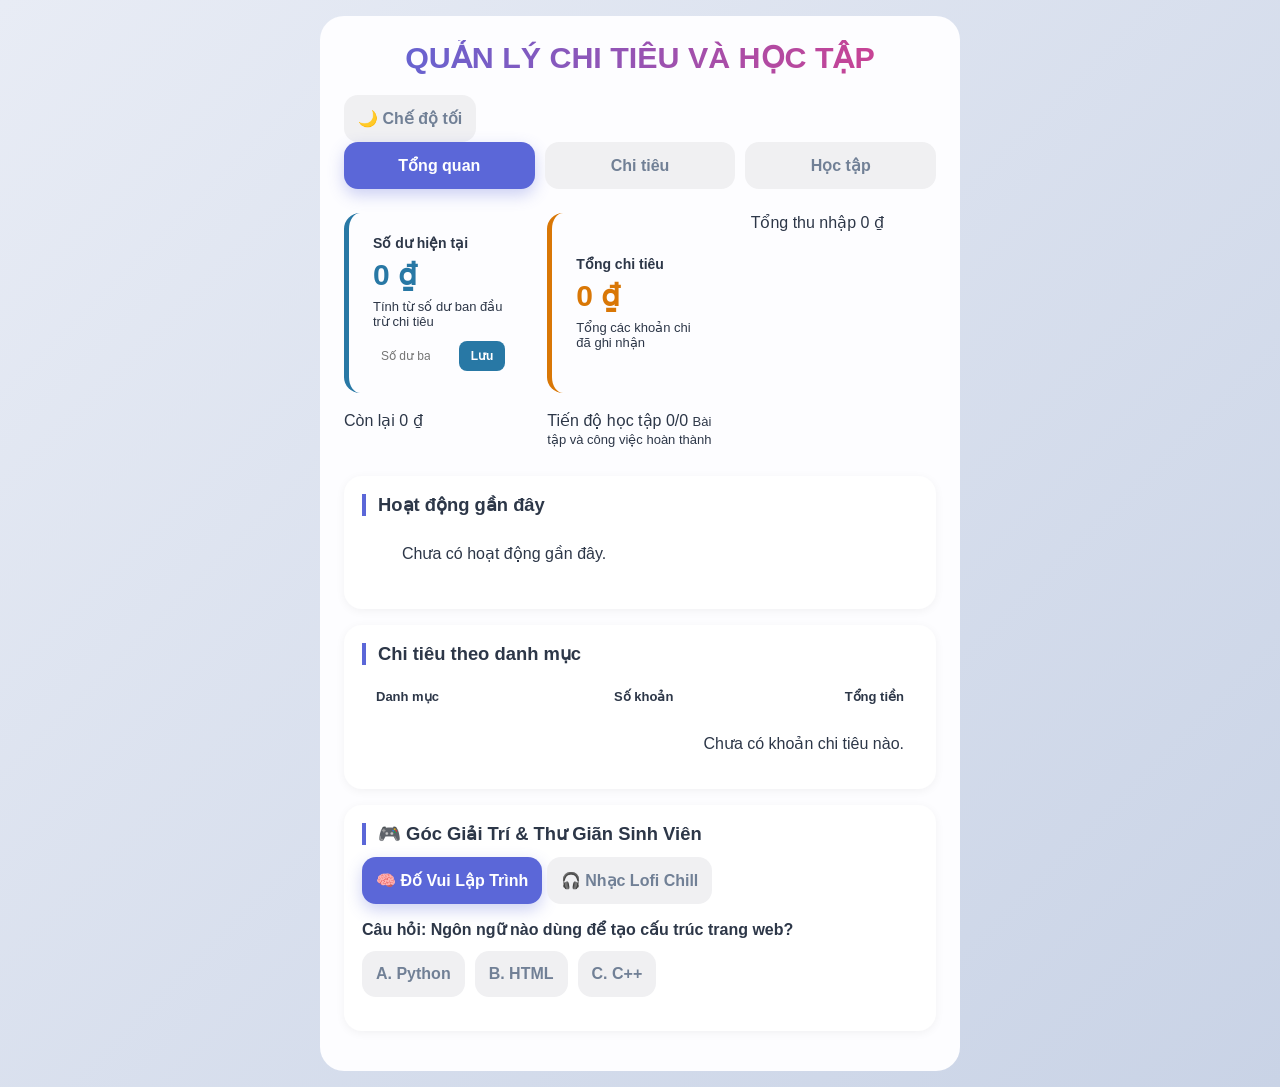
==== index.html @ daa17259 "thêm phần chi tiêu theo danh mục" ====
<!doctype html>
<!--
Phân công
1. Hoàng: Phần giao diện HTML, 
2. Vân: Toàn bộ hoctap.js,
3. Thông: Toàn bộ chitieu.js,
4. Nga Toàn bộ style.css
-->
<html lang="vi">
  <head>
    <meta charset="UTF-8" />
    <meta name="viewport" content="width=device-width, initial-scale=1.0" />
    <title>Quản Lý Cá Nhân</title>
    <link rel="stylesheet" href="style.css" />
  </head>
  <body>
    <div class="khungChung">
      <header class="tieuDeApp">
        <h1>Quản Lý Chi Tiêu và Học Tập</h1>
        <button
          type="button"
          class="nutChuyenCheDo"
          id="nutChuyenCheDo"
          aria-pressed="false"
        >
          🌙 Chế độ tối
        </button>
      </header>

      <nav class="thanhTab">
        <button class="nutTab dangChon" data-tab="tongQuan">Tổng quan</button>
        <button class="nutTab" data-tab="chiTieu">Chi tiêu</button>
        <button class="nutTab" data-tab="hocTap">Học tập</button>
      </nav>

      <main>
        <section id="tongQuan" class="khungTab dangChon">
          <div class="cacTheTongQuan">
            <div class="theTongQuan theSoDu">
              <span class="theNhan">Số dư hiện tại</span>
              <span class="theGiaTri" id="soDuHienTai">0 ₫</span>
              <span class="theGhiChu">Tính từ số dư ban đầu trừ chi tiêu</span>
              <form id="formSoDu" class="formSoDuTongQuan">
                <input
                  type="number"
                  name="soDuBanDau"
                  min="0"
                  step="1000"
                  placeholder="Số dư ban đầu (VNĐ)"
                  aria-label="Số dư ban đầu (VNĐ)"
                  required
                />
                <button
                  type="submit"
                  aria-label="Cập nhật số dư"
                  title="Cập nhật số dư"
                >
                  Lưu
                </button>
              </form>
            </div>
            <div class="theTongQuan theTongChiTieu">
              <span class="theNhan">Tổng chi tiêu</span>
              <span class="theGiaTri" id="tongChiTieu">0 ₫</span>
              <span class="theGhiChu">Tổng các khoản chi đã ghi nhận</span>
            </div>
            <div class="the">
              <span class="theNhan">Tổng thu nhập</span>
              <span class="theGiaTri" id="tongThu">0 ₫</span>
            </div>
            <div class="the">
              <span class="theNhan">Còn lại</span>
              <span class="theGiaTri" id="conLai">0 ₫</span>
            </div>
            <div class="the">
              <span class="theNhan">Tiến độ học tập</span>
              <span class="theGiaTri" id="tienDoHocTapTongQuan">0/0</span>
              <span class="theGhiChu">Bài tập và công việc hoàn thành</span>
            </div>
          </div>
          <div class="khung">
            <h2>Hoạt động gần đây</h2>
            <ul class="danhSachGanDay" id="hoatDongGanDay">
              <li>Chưa có hoạt động gần đây.</li>
            </ul>
          </div>
          <div class="khung">
            <h2>Chi tiêu theo danh mục</h2>
            <div class="bangTongQuanCuon">
              <table class="bangTongQuan">
                <thead>
                  <tr>
                    <th scope="col">Danh mục</th>
                    <th scope="col">Số khoản</th>
                    <th scope="col">Tổng tiền</th>
                  </tr>
                </thead>
                <tbody id="chiTieuTheoDanhMuc">
                  <tr>
                    <td colspan="3" class="bangTrong">
                      Chưa có khoản chi tiêu nào.
                    </td>
                  </tr>
                </tbody>
              </table>
            </div>
          </div>
        </section>

        <section id="chiTieu" class="khungTab">
          <div class="khung">
            <h2>Thêm khoản thu / chi</h2>
            <form id="formChiTieu" class="formNhapLieu">
              <select name="type">
                <option value="chi">Chi tiêu</option>
                <option value="thu">Thu nhập</option>
              </select>
              <input
                type="text"
                name="name"
                placeholder="Nội dung (vd: Cơm trưa)"
                required
              />
              <input
                type="text"
                name="amount"
                placeholder="Số tiền (VNĐ)"
                inputmode="decimal"
                required
              />
              <select name="category">
                <option value="Ăn uống">Ăn uống</option>
                <option value="Di chuyển">Di chuyển</option>
                <option value="Học tập">Học tập</option>
                <option value="Giải trí">Giải trí</option>
                <option value="Khác">Khác</option>
              </select>
              <input type="date" name="date" required />
              <button type="submit" class="nutThem">+ Thêm</button>
            </form>
          </div>
          <div class="khung">
            <div class="khungTieuDe">
              <h2>Danh sách thu chi</h2>
              <span class="huyHieuTong"
                >Thu: <b id="tongTienThu">0 ₫</b> • Chi:
                <b id="tongTienChiTieu">0 ₫</b></span
              >
            </div>
            <ul class="danhSach" id="danhSachChiTieu"></ul>
          </div>
        </section>

        <section id="hocTap" class="khungTab">
          <div class="khung">
            <h2>Thêm bài tập / công việc</h2>
            <form id="formHocTap" class="formNhapLieu">
              <input
                type="text"
                name="subject"
                placeholder="Môn học"
                required
              />
              <input type="text" name="task" placeholder="Nội dung" required />
              <input type="date" name="deadline" />
              <button type="submit" class="nutThem">+ Thêm</button>
            </form>
          </div>
          <div class="khung">
            <div class="khungTieuDe">
              <h2>Danh sách học tập</h2>
              <span class="huyHieuTong" id="tienDoHocTap">0/0</span>
            </div>
            <ul class="danhSach" id="danhSachHocTap"></ul>
          </div>
        </section>
      </main>

      <!-- PHẦN GIẢI TRÍ & THƯ GIÃN -->
      <div class="khung giaiTriBox">
          <h2>🎮 Góc Giải Trí & Thư Giãn Sinh Viên</h2>
          
          <!-- Tab chọn trò chơi hoặc âm nhạc -->
          <div class="thanhTabGiaiTri">
              <button class="nutGiaiTri dangChon" onclick="chuyenTabGiaiTri('quiz')">🧠 Đố Vui Lập Trình</button>
              <button class="nutGiaiTri" onclick="chuyenTabGiaiTri('lofi')">🎧 Nhạc Lofi Chill</button>
          </div>
      
          <!-- Nội dung Đố Vui -->
          <div id="noiDungQuiz" class="noiDungGiaiTri">
              <p id="cauHoiQuiz" style="font-weight: 600; margin-bottom: 12px;">Câu hỏi: Ngôn ngữ nào dùng để tạo cấu trúc trang web?</p>
              <div style="display: flex; gap: 10px; flex-wrap: wrap;">
                  <button class="nutChonDapAn" onclick="chonDapAn(false)">A. Python</button>
                  <button class="nutChonDapAn" onclick="chonDapAn(true)">B. HTML</button>
                  <button class="nutChonDapAn" onclick="chonDapAn(false)">C. C++</button>
              </div>
              <p id="ketQuaQuiz" style="margin-top: 10px; font-weight: bold;"></p>
          </div>
      
          <!-- Nội dung Nhạc Lofi -->
          <div id="noiDungLofi" class="noiDungGiaiTri" style="display: none; text-align: center;">
              <p style="margin-bottom: 10px;">Bật nhạc Lofi học tập không quảng cáo:</p>
              <iframe style="border-radius:12px" src="https://open.spotify.com/embed/playlist/37i9dQZF1DWWQRwMI0CKPn?utm_source=generator" width="100%" height="80" frameBorder="0" allowfullscreen="" allow="autoplay; clipboard-write; encrypted-media; fullscreen; picture-in-picture"></iframe>
          </div>
      </div>
    </div>

    <script src="tabs.js"></script>
    <script src="chitieu.js"></script>
    <script src="hoctap.js"></script>
    <script src="giaitri.js"></script>
  </body>
</html>
---- style.css ----
* {
  box-sizing: border-box;
}

body {
  margin: 0;
  padding: 16px;
  font-family: "Segoe UI", Arial, sans-serif;
  font-size: 16px;
  color: #2d3748;
  background: linear-gradient(135deg, #e8ecf5, #c9d3e6);
  min-height: 100vh;
}

/* Khung trắng bo góc chứa toàn bộ trang */
.khungChung {
  max-width: 640px;
  margin: 0 auto;
  padding: 24px;
  background: #fdfdff;
  border-radius: 24px;
}

/* Tiêu đề chữ chuyển màu tím sang hồng */
.tieuDeApp h1 {
  margin: 0 0 20px;
  text-align: center;
  font-size: 1.9rem;
  text-transform: uppercase;
  background: linear-gradient(90deg, #5b67d8, #d43f8d);
  -webkit-background-clip: text;
  background-clip: text;
  color: transparent;
}

/* Ba nút tab */
.thanhTab {
  display: grid;
  grid-template-columns: repeat(auto-fit, minmax(120px, 1fr));
  gap: 10px;
  margin-bottom: 24px;
}

button {
  font: inherit;
  cursor: pointer;
  padding: 14px;
  border: none;
  border-radius: 14px;
  background: #f0f0f2;
  color: #718096;
  font-weight: 600;
}

button.dangChon {
  background: #5b67d8;
  color: #fff;
  box-shadow: 0 6px 16px rgba(91, 103, 216, 0.3);
}

/* Chỉ tab đang chọn mới hiện */
.khungTab {
  display: none;
}

.khungTab.dangChon {
  display: block;
}

.cacTheTongQuan {
  display: grid;
  grid-template-columns: repeat(3, minmax(0, 1fr));
  gap: 18px;
  margin-bottom: 28px;
}

.theTongQuan {
  display: flex;
  min-height: 150px;
  flex-direction: column;
  justify-content: center;
  gap: 6px;
  padding: 22px 24px;
  border: 1px solid var(--card-border);
  border-left: 5px solid var(--the-accent);
  border-radius: 16px;
  background: var(--card-bg);
  box-shadow: var(--shadow);
}

.theTongChiTieu {
  --the-accent: #d97706;
}

.theTienDoHocTap {
  --the-accent: #16806a;
}

.theSoDu {
  --the-accent: #2878a5;
}

.theTongQuan .theNhan {
  color: var(--text-muted);
  font-size: 14px;
  font-weight: 700;
}

.theTongQuan .theGiaTri {
  color: var(--the-accent);
  font-size: 30px;
  font-weight: 800;
  line-height: 1.2;
  overflow-wrap: anywhere;
}

.theGhiChu {
  color: var(--text-muted);
  font-size: 13px;
}

.bangTongQuanCuon {
  overflow-x: auto;
}

.bangTongQuan {
  width: 100%;
  border-collapse: collapse;
  text-align: left;
}

.bangTongQuan th,
.bangTongQuan td {
  padding: 12px 14px;
  border-bottom: 1px solid var(--card-border);
}

.bangTongQuan th {
  color: var(--text-muted);
  font-size: 13px;
  font-weight: 700;
}

.bangTongQuan td:nth-child(2),
.bangTongQuan th:nth-child(2) {
  text-align: center;
}

.bangTongQuan td:last-child,
.bangTongQuan th:last-child {
  text-align: right;
  white-space: nowrap;
}

.bangTongQuan tbody tr:last-child td {
  border-bottom: 0;
}

.bangTongQuan .bangTrong {
  padding: 18px 14px;
  color: var(--text-muted);
  text-align: center;
}

.formSoDuTongQuan {
  display: flex;
  gap: 6px;
  margin-top: 6px;
}

.formSoDuTongQuan input {
  width: 0;
  min-width: 0;
  flex: 1;
  padding: 8px;
  border: 1px solid var(--card-border);
  border-radius: 8px;
  background: var(--card-bg);
  color: var(--text-main);
  font: inherit;
  font-size: 12px;
}

.formSoDuTongQuan button {
  padding: 8px 12px;
  border: 0;
  border-radius: 8px;
  background: var(--the-accent);
  color: white;
  font: inherit;
  font-size: 12px;
  font-weight: 700;
  cursor: pointer;
}

.khung {
  margin-bottom: 16px;
  padding: 18px;
  background: #fff;
  border-radius: 18px;
  box-shadow: 0 2px 10px rgba(0, 0, 0, 0.05);
}

.khung h2 {
  margin: 0 0 12px;
  padding-left: 12px;
  border-left: 4px solid #5b67d8;
  font-size: 1.15rem;
}

.khungTieuDe {
  display: flex;
  flex-wrap: wrap;
  gap: 8px;
  align-items: center;
  justify-content: space-between;
  margin-bottom: 12px;
}

.khungTieuDe h2 {
  margin: 0;
}

.huyHieuTong {
  padding: 4px 12px;
  background: #eef0fb;
  border-radius: 99px;
  color: #5b67d8;
  font-size: 0.9rem;
}

<<<<<<< HEAD
.danhSachGanDay {
  display: flex;
  flex-direction: column;
  list-style: none;
}

.danhSachGanDay li {
  display: flex;
  justify-content: space-between;
  align-items: flex-start;
  gap: 20px;
  padding: 12px 0;
  border-bottom: 1px solid var(--card-border);
}

.danhSachGanDay li:last-child {
  border-bottom: 0;
}

.danhSachGanDay li span {
  min-width: 0;
  overflow-wrap: anywhere;
}

.danhSachGanDay li b {
  flex: 0 0 auto;
  white-space: nowrap;
  text-align: right;
}

.danhSach {
=======
/* Form nhập */
.formNhapLieu {
  display: grid;
  gap: 10px;
}

input,
select {
  width: 100%;
  padding: 10px 12px;
  border: 1px solid #dfe4ee;
  border-radius: 10px;
  background: #fff;
  font: inherit;
  color: #2d3748;
}

input:focus,
select:focus {
  outline: 2px solid #5b67d8;
  border-color: transparent;
}

.nutThem {
  background: #5b67d8;
  color: #fff;
  box-shadow: 0 6px 16px rgba(91, 103, 216, 0.3);
}

.nutThem:hover {
  background: #4a56c4;
}

/* Danh sách */
.danhSach,
.danhSachGanDay {
  margin: 0;
  padding: 0;
>>>>>>> 6b2703b26ace445957b458ac42ff064daec5c12a
  list-style: none;
}

.danhSachGanDay {
  list-style: disc;
  padding-left: 20px;
}

.danhSach li {
  padding: 10px 0;
  border-top: 1px solid #edf0f5;
}

.danhSach li:first-child {
  border-top: none;
}

.mucChiTieu {
  display: grid;
  grid-template-columns: 1fr auto auto;
  gap: 10px;
  align-items: center;
}

.mucChiTieu b,
.mucChiTieu small {
  display: block;
  overflow-wrap: anywhere;
}

.mucChiTieu small {
  color: #718096;
}

.soTien {
  font-weight: 700;
  white-space: nowrap;
}

.soTien.chi {
  color: #d6452f;
}

.soTien.thu {
  color: #2f9e6f;
}

.nutXoa {
  padding: 6px 10px;
  font-size: 0.85rem;
  border-radius: 8px;
}

.trong {
  color: #718096;
  text-align: center;
}

/* Góc giải trí */
.thanhTabGiaiTri {
  display: grid;
  grid-template-columns: 1fr 1fr;
  gap: 10px;
  margin-bottom: 14px;
}

.nutChonDapAn {
  padding: 10px 16px;
  background: #eef0fb;
  color: #5b67d8;
}

@media (max-width: 420px) {
  .cacThe,
  .thanhTabGiaiTri {
    grid-template-columns: 1fr;
  }
}
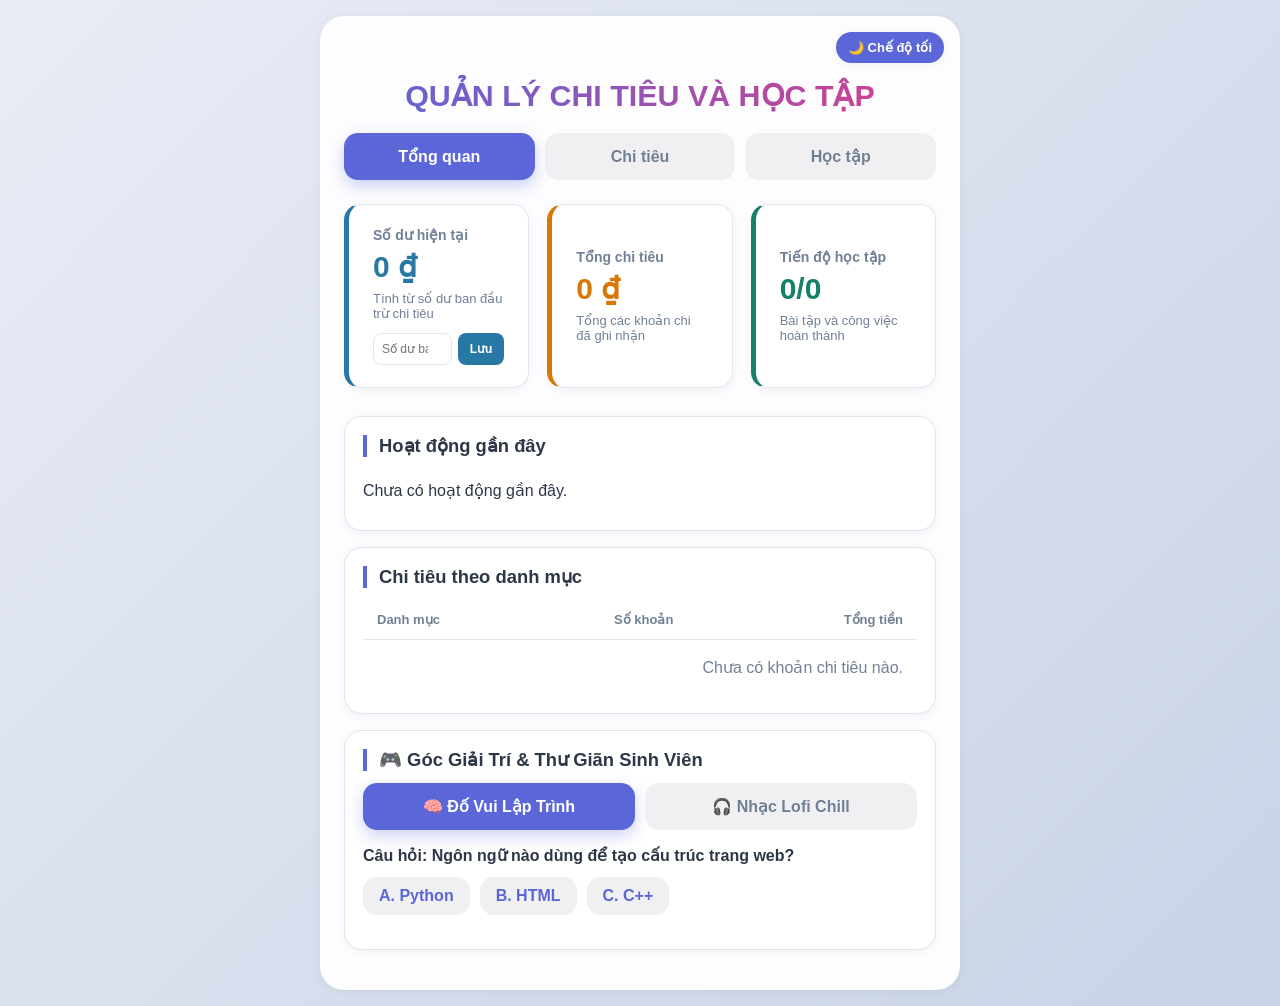
==== commit 3f72d1bc: "sửa lại lỗi và thêm thu vào chi tiêu" ====
--- a/index.html
+++ b/index.html
@@ -64,15 +64,7 @@
               <span class="theGiaTri" id="tongChiTieu">0 ₫</span>
               <span class="theGhiChu">Tổng các khoản chi đã ghi nhận</span>
             </div>
-            <div class="the">
-              <span class="theNhan">Tổng thu nhập</span>
-              <span class="theGiaTri" id="tongThu">0 ₫</span>
-            </div>
-            <div class="the">
-              <span class="theNhan">Còn lại</span>
-              <span class="theGiaTri" id="conLai">0 ₫</span>
-            </div>
-            <div class="the">
+            <div class="theTongQuan theTienDoHocTap">
               <span class="theNhan">Tiến độ học tập</span>
               <span class="theGiaTri" id="tienDoHocTapTongQuan">0/0</span>
               <span class="theGhiChu">Bài tập và công việc hoàn thành</span>
@@ -178,30 +170,65 @@
 
       <!-- PHẦN GIẢI TRÍ & THƯ GIÃN -->
       <div class="khung giaiTriBox">
-          <h2>🎮 Góc Giải Trí & Thư Giãn Sinh Viên</h2>
-          
-          <!-- Tab chọn trò chơi hoặc âm nhạc -->
-          <div class="thanhTabGiaiTri">
-              <button class="nutGiaiTri dangChon" onclick="chuyenTabGiaiTri('quiz')">🧠 Đố Vui Lập Trình</button>
-              <button class="nutGiaiTri" onclick="chuyenTabGiaiTri('lofi')">🎧 Nhạc Lofi Chill</button>
-          </div>
-      
-          <!-- Nội dung Đố Vui -->
-          <div id="noiDungQuiz" class="noiDungGiaiTri">
-              <p id="cauHoiQuiz" style="font-weight: 600; margin-bottom: 12px;">Câu hỏi: Ngôn ngữ nào dùng để tạo cấu trúc trang web?</p>
-              <div style="display: flex; gap: 10px; flex-wrap: wrap;">
-                  <button class="nutChonDapAn" onclick="chonDapAn(false)">A. Python</button>
-                  <button class="nutChonDapAn" onclick="chonDapAn(true)">B. HTML</button>
-                  <button class="nutChonDapAn" onclick="chonDapAn(false)">C. C++</button>
-              </div>
-              <p id="ketQuaQuiz" style="margin-top: 10px; font-weight: bold;"></p>
-          </div>
-      
-          <!-- Nội dung Nhạc Lofi -->
-          <div id="noiDungLofi" class="noiDungGiaiTri" style="display: none; text-align: center;">
-              <p style="margin-bottom: 10px;">Bật nhạc Lofi học tập không quảng cáo:</p>
-              <iframe style="border-radius:12px" src="https://open.spotify.com/embed/playlist/37i9dQZF1DWWQRwMI0CKPn?utm_source=generator" width="100%" height="80" frameBorder="0" allowfullscreen="" allow="autoplay; clipboard-write; encrypted-media; fullscreen; picture-in-picture"></iframe>
-          </div>
+        <h2>🎮 Góc Giải Trí & Thư Giãn Sinh Viên</h2>
+
+        <!-- Tab chọn trò chơi hoặc âm nhạc -->
+        <div class="thanhTabGiaiTri">
+          <button
+            class="nutGiaiTri dangChon"
+            onclick="chuyenTabGiaiTri('quiz')"
+          >
+            🧠 Đố Vui Lập Trình
+          </button>
+          <button class="nutGiaiTri" onclick="chuyenTabGiaiTri('lofi')">
+            🎧 Nhạc Lofi Chill
+          </button>
+        </div>
+
+        <!-- Nội dung Đố Vui -->
+        <div id="noiDungQuiz" class="noiDungGiaiTri">
+          <p id="cauHoiQuiz" style="font-weight: 600; margin-bottom: 12px">
+            Câu hỏi: Ngôn ngữ nào dùng để tạo cấu trúc trang web?
+          </p>
+          <div style="display: flex; gap: 10px; flex-wrap: wrap">
+            <button class="nutChonDapAn" onclick="chonDapAn(false)">
+              A. Python
+            </button>
+            <button class="nutChonDapAn" onclick="chonDapAn(true)">
+              B. HTML
+            </button>
+            <button class="nutChonDapAn" onclick="chonDapAn(false)">
+              C. C++
+            </button>
+          </div>
+          <p id="ketQuaQuiz" style="margin-top: 10px; font-weight: bold"></p>
+        </div>
+
+        <!-- Nội dung Nhạc Lofi -->
+        <div
+          id="noiDungLofi"
+          class="noiDungGiaiTri"
+          style="display: none; text-align: center"
+        >
+          <p style="margin-bottom: 10px">
+            Bật nhạc Lofi học tập không quảng cáo:
+          </p>
+          <iframe
+            style="border-radius: 12px"
+            src="https://open.spotify.com/embed/playlist/37i9dQZF1DWWQRwMI0CKPn?utm_source=generator"
+            width="100%"
+            height="80"
+            frameborder="0"
+            allowfullscreen=""
+            allow="
+              autoplay;
+              clipboard-write;
+              encrypted-media;
+              fullscreen;
+              picture-in-picture;
+            "
+          ></iframe>
+        </div>
       </div>
     </div>
 
--- a/style.css
+++ b/style.css
@@ -1,5 +1,33 @@
 * {
   box-sizing: border-box;
+}
+
+:root {
+  color-scheme: light;
+  --page-bg: linear-gradient(135deg, #e8ecf5, #c9d3e6);
+  --surface: #fdfdff;
+  --surface-raised: #ffffff;
+  --surface-muted: #f0f0f2;
+  --text-main: #2d3748;
+  --text-muted: #718096;
+  --border-color: #dfe4ee;
+  --card-border: #e3e7f0;
+  --accent-color: #5b67d8;
+  --shadow: 0 2px 10px rgba(0, 0, 0, 0.05);
+}
+
+body.dark-mode {
+  color-scheme: dark;
+  --page-bg: linear-gradient(135deg, #151c2a, #222e40);
+  --surface: #202b3b;
+  --surface-raised: #293649;
+  --surface-muted: #344258;
+  --text-main: #f1f5f9;
+  --text-muted: #b2bfd0;
+  --border-color: #46556b;
+  --card-border: #46556b;
+  --accent-color: #8995ff;
+  --shadow: 0 8px 24px rgba(0, 0, 0, 0.22);
 }
 
 body {
@@ -7,8 +35,8 @@
   padding: 16px;
   font-family: "Segoe UI", Arial, sans-serif;
   font-size: 16px;
-  color: #2d3748;
-  background: linear-gradient(135deg, #e8ecf5, #c9d3e6);
+  color: var(--text-main);
+  background: var(--page-bg);
   min-height: 100vh;
 }
 
@@ -17,20 +45,40 @@
   max-width: 640px;
   margin: 0 auto;
   padding: 24px;
-  background: #fdfdff;
+  position: relative;
+  background: var(--surface);
   border-radius: 24px;
-}
-
-/* Tiêu đề chữ chuyển màu tím sang hồng */
+  box-shadow: var(--shadow);
+}
+
 .tieuDeApp h1 {
   margin: 0 0 20px;
+  padding-top: 38px;
   text-align: center;
   font-size: 1.9rem;
   text-transform: uppercase;
-  background: linear-gradient(90deg, #5b67d8, #d43f8d);
+  background: linear-gradient(90deg, var(--accent-color), #d43f8d);
   -webkit-background-clip: text;
   background-clip: text;
   color: transparent;
+}
+
+.nutChuyenCheDo {
+  position: absolute;
+  top: 16px;
+  right: 16px;
+  z-index: 2;
+  width: auto;
+  padding: 8px 12px;
+  border-radius: 20px;
+  background: var(--accent-color);
+  color: #fff;
+  font-size: 13px;
+  box-shadow: var(--shadow);
+}
+
+.nutChuyenCheDo:hover {
+  filter: brightness(1.08);
 }
 
 /* Ba nút tab */
@@ -47,13 +95,13 @@
   padding: 14px;
   border: none;
   border-radius: 14px;
-  background: #f0f0f2;
-  color: #718096;
+  background: var(--surface-muted);
+  color: var(--text-muted);
   font-weight: 600;
 }
 
 button.dangChon {
-  background: #5b67d8;
+  background: var(--accent-color);
   color: #fff;
   box-shadow: 0 6px 16px rgba(91, 103, 216, 0.3);
 }
@@ -84,7 +132,7 @@
   border: 1px solid var(--card-border);
   border-left: 5px solid var(--the-accent);
   border-radius: 16px;
-  background: var(--card-bg);
+  background: var(--surface-raised);
   box-shadow: var(--shadow);
 }
 
@@ -98,6 +146,11 @@
 
 .theSoDu {
   --the-accent: #2878a5;
+}
+
+.theSoDu #soDuHienTai {
+  white-space: nowrap;
+  overflow-wrap: normal;
 }
 
 .theTongQuan .theNhan {
@@ -196,15 +249,16 @@
 .khung {
   margin-bottom: 16px;
   padding: 18px;
-  background: #fff;
+  border: 1px solid var(--border-color);
+  background: var(--surface-raised);
   border-radius: 18px;
-  box-shadow: 0 2px 10px rgba(0, 0, 0, 0.05);
+  box-shadow: var(--shadow);
 }
 
 .khung h2 {
   margin: 0 0 12px;
   padding-left: 12px;
-  border-left: 4px solid #5b67d8;
+  border-left: 4px solid var(--accent-color);
   font-size: 1.15rem;
 }
 
@@ -223,13 +277,12 @@
 
 .huyHieuTong {
   padding: 4px 12px;
-  background: #eef0fb;
+  background: var(--surface-muted);
   border-radius: 99px;
-  color: #5b67d8;
+  color: var(--accent-color);
   font-size: 0.9rem;
 }
 
-<<<<<<< HEAD
 .danhSachGanDay {
   display: flex;
   flex-direction: column;
@@ -242,7 +295,7 @@
   align-items: flex-start;
   gap: 20px;
   padding: 12px 0;
-  border-bottom: 1px solid var(--card-border);
+  border-bottom: 1px solid var(--border-color);
 }
 
 .danhSachGanDay li:last-child {
@@ -260,8 +313,6 @@
   text-align: right;
 }
 
-.danhSach {
-=======
 /* Form nhập */
 .formNhapLieu {
   display: grid;
@@ -272,27 +323,27 @@
 select {
   width: 100%;
   padding: 10px 12px;
-  border: 1px solid #dfe4ee;
+  border: 1px solid var(--border-color);
   border-radius: 10px;
-  background: #fff;
+  background: var(--surface-raised);
   font: inherit;
-  color: #2d3748;
+  color: var(--text-main);
 }
 
 input:focus,
 select:focus {
-  outline: 2px solid #5b67d8;
+  outline: 2px solid var(--accent-color);
   border-color: transparent;
 }
 
 .nutThem {
-  background: #5b67d8;
+  background: var(--accent-color);
   color: #fff;
   box-shadow: 0 6px 16px rgba(91, 103, 216, 0.3);
 }
 
 .nutThem:hover {
-  background: #4a56c4;
+  filter: brightness(1.08);
 }
 
 /* Danh sách */
@@ -300,18 +351,12 @@
 .danhSachGanDay {
   margin: 0;
   padding: 0;
->>>>>>> 6b2703b26ace445957b458ac42ff064daec5c12a
   list-style: none;
-}
-
-.danhSachGanDay {
-  list-style: disc;
-  padding-left: 20px;
 }
 
 .danhSach li {
   padding: 10px 0;
-  border-top: 1px solid #edf0f5;
+  border-top: 1px solid var(--border-color);
 }
 
 .danhSach li:first-child {
@@ -332,7 +377,7 @@
 }
 
 .mucChiTieu small {
-  color: #718096;
+  color: var(--text-muted);
 }
 
 .soTien {
@@ -355,7 +400,7 @@
 }
 
 .trong {
-  color: #718096;
+  color: var(--text-muted);
   text-align: center;
 }
 
@@ -369,12 +414,13 @@
 
 .nutChonDapAn {
   padding: 10px 16px;
-  background: #eef0fb;
-  color: #5b67d8;
+  background: var(--surface-muted);
+  color: var(--accent-color);
 }
 
 @media (max-width: 420px) {
   .cacThe,
+  .cacTheTongQuan,
   .thanhTabGiaiTri {
     grid-template-columns: 1fr;
   }
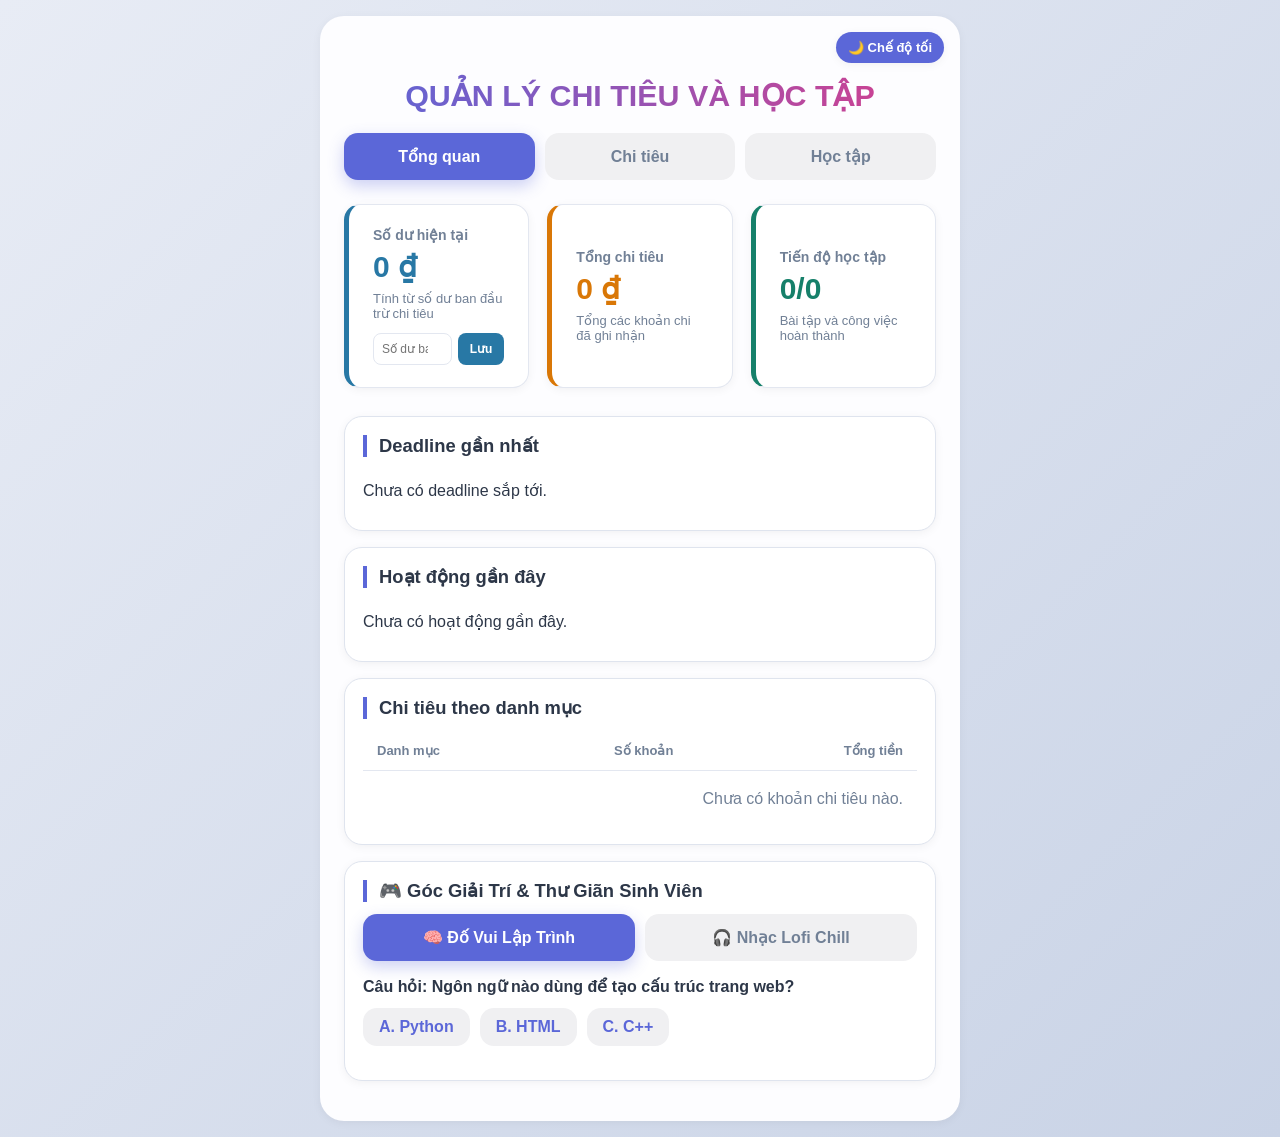
==== commit 56bcbd1a: "thêm deadline gần nhất" ====
--- a/index.html
+++ b/index.html
@@ -69,6 +69,12 @@
               <span class="theGiaTri" id="tienDoHocTapTongQuan">0/0</span>
               <span class="theGhiChu">Bài tập và công việc hoàn thành</span>
             </div>
+          </div>
+          <div class="khung">
+            <h2>Deadline gần nhất</h2>
+            <ul class="danhSachGanDay" id="deadlineGanNhat">
+              <li>Chưa có deadline sắp tới.</li>
+            </ul>
           </div>
           <div class="khung">
             <h2>Hoạt động gần đây</h2>
--- a/style.css
+++ b/style.css
@@ -313,6 +313,40 @@
   text-align: right;
 }
 
+.danhSachGanDay .mucDeadlineGanNhat {
+  align-items: center;
+  gap: 16px;
+}
+
+.thongTinDeadline,
+.hanDeadline {
+  display: flex;
+  flex-direction: column;
+  gap: 2px;
+}
+
+.thongTinDeadline {
+  min-width: 0;
+  overflow-wrap: anywhere;
+}
+
+.hanDeadline {
+  flex: 0 0 auto;
+  align-items: flex-end;
+  color: var(--accent-color);
+  text-align: right;
+  white-space: nowrap;
+}
+
+.hanDeadline small {
+  color: var(--text-muted);
+}
+
+.hanDeadline.quaHan,
+.hanDeadline.quaHan small {
+  color: #d6452f;
+}
+
 /* Form nhập */
 .formNhapLieu {
   display: grid;
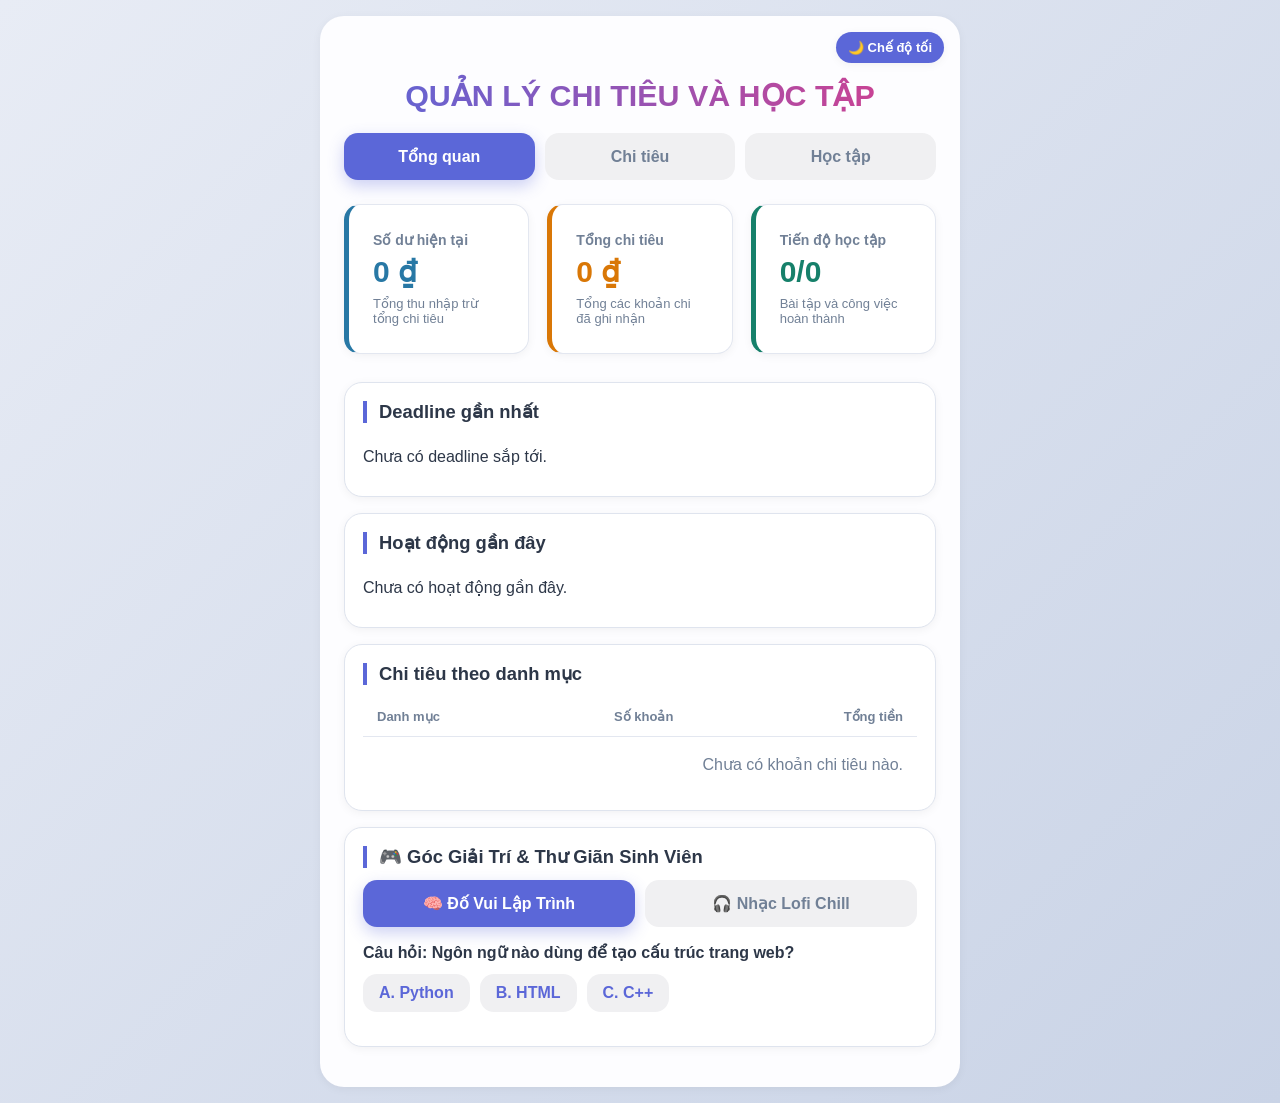
==== commit 27ae3e6a: "xóa phần thêm số dư ban đầu" ====
--- a/index.html
+++ b/index.html
@@ -39,25 +39,7 @@
             <div class="theTongQuan theSoDu">
               <span class="theNhan">Số dư hiện tại</span>
               <span class="theGiaTri" id="soDuHienTai">0 ₫</span>
-              <span class="theGhiChu">Tính từ số dư ban đầu trừ chi tiêu</span>
-              <form id="formSoDu" class="formSoDuTongQuan">
-                <input
-                  type="number"
-                  name="soDuBanDau"
-                  min="0"
-                  step="1000"
-                  placeholder="Số dư ban đầu (VNĐ)"
-                  aria-label="Số dư ban đầu (VNĐ)"
-                  required
-                />
-                <button
-                  type="submit"
-                  aria-label="Cập nhật số dư"
-                  title="Cập nhật số dư"
-                >
-                  Lưu
-                </button>
-              </form>
+              <span class="theGhiChu">Tổng thu nhập trừ tổng chi tiêu</span>
             </div>
             <div class="theTongQuan theTongChiTieu">
               <span class="theNhan">Tổng chi tiêu</span>
--- a/style.css
+++ b/style.css
@@ -215,37 +215,6 @@
   text-align: center;
 }
 
-.formSoDuTongQuan {
-  display: flex;
-  gap: 6px;
-  margin-top: 6px;
-}
-
-.formSoDuTongQuan input {
-  width: 0;
-  min-width: 0;
-  flex: 1;
-  padding: 8px;
-  border: 1px solid var(--card-border);
-  border-radius: 8px;
-  background: var(--card-bg);
-  color: var(--text-main);
-  font: inherit;
-  font-size: 12px;
-}
-
-.formSoDuTongQuan button {
-  padding: 8px 12px;
-  border: 0;
-  border-radius: 8px;
-  background: var(--the-accent);
-  color: white;
-  font: inherit;
-  font-size: 12px;
-  font-weight: 700;
-  cursor: pointer;
-}
-
 .khung {
   margin-bottom: 16px;
   padding: 18px;
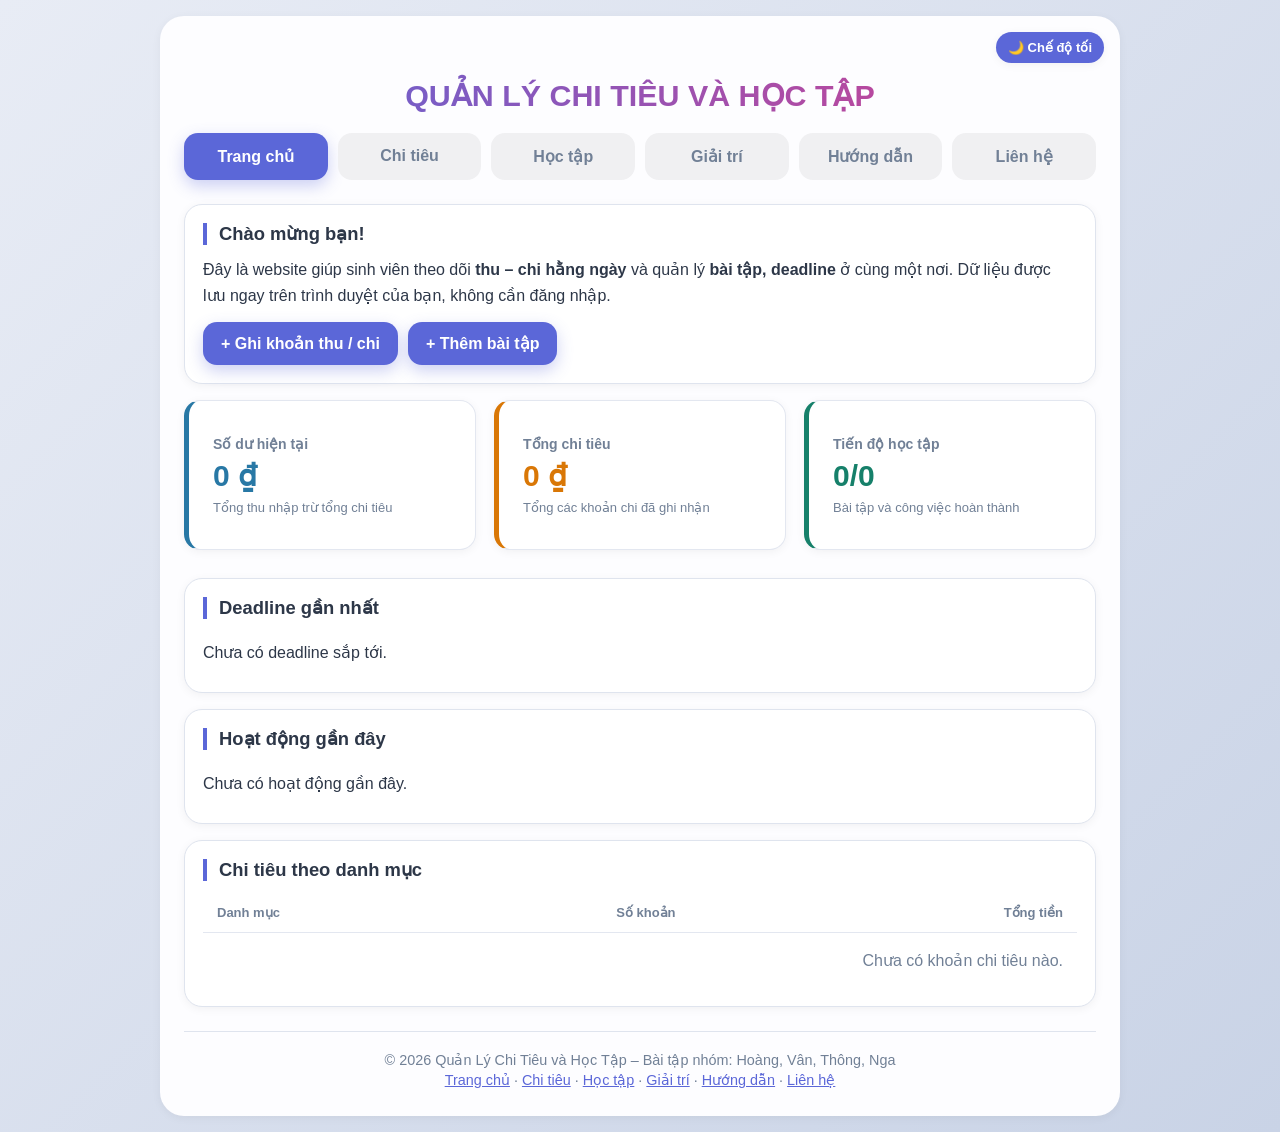
==== commit c9761c47: "thêm html" ====
--- a/index.html
+++ b/index.html
@@ -1,7 +1,7 @@
 <!doctype html>
 <!--
 Phân công
-1. Hoàng: Phần giao diện HTML, 
+1. Hoàng: Phần giao diện HTML,
 2. Vân: Toàn bộ hoctap.js,
 3. Thông: Toàn bộ chitieu.js,
 4. Nga Toàn bộ style.css
@@ -10,7 +10,7 @@
   <head>
     <meta charset="UTF-8" />
     <meta name="viewport" content="width=device-width, initial-scale=1.0" />
-    <title>Quản Lý Cá Nhân</title>
+    <title>Trang chủ - Quản Lý Cá Nhân</title>
     <link rel="stylesheet" href="style.css" />
   </head>
   <body>
@@ -27,202 +27,101 @@
         </button>
       </header>
 
-      <nav class="thanhTab">
-        <button class="nutTab dangChon" data-tab="tongQuan">Tổng quan</button>
-        <button class="nutTab" data-tab="chiTieu">Chi tiêu</button>
-        <button class="nutTab" data-tab="hocTap">Học tập</button>
+      <nav class="thanhTab" aria-label="Menu chính">
+        <a class="nutTab dangChon" href="index.html" aria-current="page">Trang chủ</a>
+        <a class="nutTab" href="chitieu.html">Chi tiêu</a>
+        <a class="nutTab" href="hoctap.html">Học tập</a>
+        <a class="nutTab" href="giaitri.html">Giải trí</a>
+        <a class="nutTab" href="huongdan.html">Hướng dẫn</a>
+        <a class="nutTab" href="lienhe.html">Liên hệ</a>
       </nav>
 
       <main>
-        <section id="tongQuan" class="khungTab dangChon">
-          <div class="cacTheTongQuan">
-            <div class="theTongQuan theSoDu">
-              <span class="theNhan">Số dư hiện tại</span>
-              <span class="theGiaTri" id="soDuHienTai">0 ₫</span>
-              <span class="theGhiChu">Tổng thu nhập trừ tổng chi tiêu</span>
-            </div>
-            <div class="theTongQuan theTongChiTieu">
-              <span class="theNhan">Tổng chi tiêu</span>
-              <span class="theGiaTri" id="tongChiTieu">0 ₫</span>
-              <span class="theGhiChu">Tổng các khoản chi đã ghi nhận</span>
-            </div>
-            <div class="theTongQuan theTienDoHocTap">
-              <span class="theNhan">Tiến độ học tập</span>
-              <span class="theGiaTri" id="tienDoHocTapTongQuan">0/0</span>
-              <span class="theGhiChu">Bài tập và công việc hoàn thành</span>
-            </div>
-          </div>
-          <div class="khung">
-            <h2>Deadline gần nhất</h2>
-            <ul class="danhSachGanDay" id="deadlineGanNhat">
-              <li>Chưa có deadline sắp tới.</li>
-            </ul>
-          </div>
-          <div class="khung">
-            <h2>Hoạt động gần đây</h2>
-            <ul class="danhSachGanDay" id="hoatDongGanDay">
-              <li>Chưa có hoạt động gần đây.</li>
-            </ul>
-          </div>
-          <div class="khung">
-            <h2>Chi tiêu theo danh mục</h2>
-            <div class="bangTongQuanCuon">
-              <table class="bangTongQuan">
-                <thead>
-                  <tr>
-                    <th scope="col">Danh mục</th>
-                    <th scope="col">Số khoản</th>
-                    <th scope="col">Tổng tiền</th>
-                  </tr>
-                </thead>
-                <tbody id="chiTieuTheoDanhMuc">
-                  <tr>
-                    <td colspan="3" class="bangTrong">
-                      Chưa có khoản chi tiêu nào.
-                    </td>
-                  </tr>
-                </tbody>
-              </table>
-            </div>
+        <section class="khung gioiThieu">
+          <h2>Chào mừng bạn!</h2>
+          <p>
+            Đây là website giúp sinh viên theo dõi <b>thu – chi hằng ngày</b>
+            và quản lý <b>bài tập, deadline</b> ở cùng một nơi. Dữ liệu được lưu
+            ngay trên trình duyệt của bạn, không cần đăng nhập.
+          </p>
+          <div class="loiTat">
+            <a class="nutThem" href="chitieu.html">+ Ghi khoản thu / chi</a>
+            <a class="nutThem" href="hoctap.html">+ Thêm bài tập</a>
           </div>
         </section>
 
-        <section id="chiTieu" class="khungTab">
-          <div class="khung">
-            <h2>Thêm khoản thu / chi</h2>
-            <form id="formChiTieu" class="formNhapLieu">
-              <select name="type">
-                <option value="chi">Chi tiêu</option>
-                <option value="thu">Thu nhập</option>
-              </select>
-              <input
-                type="text"
-                name="name"
-                placeholder="Nội dung (vd: Cơm trưa)"
-                required
-              />
-              <input
-                type="text"
-                name="amount"
-                placeholder="Số tiền (VNĐ)"
-                inputmode="decimal"
-                required
-              />
-              <select name="category">
-                <option value="Ăn uống">Ăn uống</option>
-                <option value="Di chuyển">Di chuyển</option>
-                <option value="Học tập">Học tập</option>
-                <option value="Giải trí">Giải trí</option>
-                <option value="Khác">Khác</option>
-              </select>
-              <input type="date" name="date" required />
-              <button type="submit" class="nutThem">+ Thêm</button>
-            </form>
+        <div class="cacTheTongQuan">
+          <div class="theTongQuan theSoDu">
+            <span class="theNhan">Số dư hiện tại</span>
+            <span class="theGiaTri" id="soDuHienTai">0 ₫</span>
+            <span class="theGhiChu">Tổng thu nhập trừ tổng chi tiêu</span>
           </div>
-          <div class="khung">
-            <div class="khungTieuDe">
-              <h2>Danh sách thu chi</h2>
-              <span class="huyHieuTong"
-                >Thu: <b id="tongTienThu">0 ₫</b> • Chi:
-                <b id="tongTienChiTieu">0 ₫</b></span
-              >
-            </div>
-            <ul class="danhSach" id="danhSachChiTieu"></ul>
+          <div class="theTongQuan theTongChiTieu">
+            <span class="theNhan">Tổng chi tiêu</span>
+            <span class="theGiaTri" id="tongChiTieu">0 ₫</span>
+            <span class="theGhiChu">Tổng các khoản chi đã ghi nhận</span>
           </div>
-        </section>
+          <div class="theTongQuan theTienDoHocTap">
+            <span class="theNhan">Tiến độ học tập</span>
+            <span class="theGiaTri" id="tienDoHocTapTongQuan">0/0</span>
+            <span class="theGhiChu">Bài tập và công việc hoàn thành</span>
+          </div>
+        </div>
 
-        <section id="hocTap" class="khungTab">
-          <div class="khung">
-            <h2>Thêm bài tập / công việc</h2>
-            <form id="formHocTap" class="formNhapLieu">
-              <input
-                type="text"
-                name="subject"
-                placeholder="Môn học"
-                required
-              />
-              <input type="text" name="task" placeholder="Nội dung" required />
-              <input type="date" name="deadline" />
-              <button type="submit" class="nutThem">+ Thêm</button>
-            </form>
+        <div class="khung">
+          <h2>Deadline gần nhất</h2>
+          <ul class="danhSachGanDay" id="deadlineGanNhat">
+            <li>Chưa có deadline sắp tới.</li>
+          </ul>
+        </div>
+        <div class="khung">
+          <h2>Hoạt động gần đây</h2>
+          <ul class="danhSachGanDay" id="hoatDongGanDay">
+            <li>Chưa có hoạt động gần đây.</li>
+          </ul>
+        </div>
+        <div class="khung">
+          <h2>Chi tiêu theo danh mục</h2>
+          <div class="bangTongQuanCuon">
+            <table class="bangTongQuan">
+              <thead>
+                <tr>
+                  <th scope="col">Danh mục</th>
+                  <th scope="col">Số khoản</th>
+                  <th scope="col">Tổng tiền</th>
+                </tr>
+              </thead>
+              <tbody id="chiTieuTheoDanhMuc">
+                <tr>
+                  <td colspan="3" class="bangTrong">
+                    Chưa có khoản chi tiêu nào.
+                  </td>
+                </tr>
+              </tbody>
+            </table>
           </div>
-          <div class="khung">
-            <div class="khungTieuDe">
-              <h2>Danh sách học tập</h2>
-              <span class="huyHieuTong" id="tienDoHocTap">0/0</span>
-            </div>
-            <ul class="danhSach" id="danhSachHocTap"></ul>
-          </div>
-        </section>
+        </div>
       </main>
 
-      <!-- PHẦN GIẢI TRÍ & THƯ GIÃN -->
-      <div class="khung giaiTriBox">
-        <h2>🎮 Góc Giải Trí & Thư Giãn Sinh Viên</h2>
-
-        <!-- Tab chọn trò chơi hoặc âm nhạc -->
-        <div class="thanhTabGiaiTri">
-          <button
-            class="nutGiaiTri dangChon"
-            onclick="chuyenTabGiaiTri('quiz')"
-          >
-            🧠 Đố Vui Lập Trình
-          </button>
-          <button class="nutGiaiTri" onclick="chuyenTabGiaiTri('lofi')">
-            🎧 Nhạc Lofi Chill
-          </button>
-        </div>
-
-        <!-- Nội dung Đố Vui -->
-        <div id="noiDungQuiz" class="noiDungGiaiTri">
-          <p id="cauHoiQuiz" style="font-weight: 600; margin-bottom: 12px">
-            Câu hỏi: Ngôn ngữ nào dùng để tạo cấu trúc trang web?
-          </p>
-          <div style="display: flex; gap: 10px; flex-wrap: wrap">
-            <button class="nutChonDapAn" onclick="chonDapAn(false)">
-              A. Python
-            </button>
-            <button class="nutChonDapAn" onclick="chonDapAn(true)">
-              B. HTML
-            </button>
-            <button class="nutChonDapAn" onclick="chonDapAn(false)">
-              C. C++
-            </button>
-          </div>
-          <p id="ketQuaQuiz" style="margin-top: 10px; font-weight: bold"></p>
-        </div>
-
-        <!-- Nội dung Nhạc Lofi -->
-        <div
-          id="noiDungLofi"
-          class="noiDungGiaiTri"
-          style="display: none; text-align: center"
-        >
-          <p style="margin-bottom: 10px">
-            Bật nhạc Lofi học tập không quảng cáo:
-          </p>
-          <iframe
-            style="border-radius: 12px"
-            src="https://open.spotify.com/embed/playlist/37i9dQZF1DWWQRwMI0CKPn?utm_source=generator"
-            width="100%"
-            height="80"
-            frameborder="0"
-            allowfullscreen=""
-            allow="
-              autoplay;
-              clipboard-write;
-              encrypted-media;
-              fullscreen;
-              picture-in-picture;
-            "
-          ></iframe>
-        </div>
-      </div>
+      <footer class="chanTrang">
+        <p>
+          © <span id="namHienTai">2026</span> Quản Lý Chi Tiêu và Học Tập – Bài
+          tập nhóm: Hoàng, Vân, Thông, Nga
+        </p>
+        <p>
+          <a href="index.html">Trang chủ</a> ·
+          <a href="chitieu.html">Chi tiêu</a> ·
+          <a href="hoctap.html">Học tập</a> ·
+          <a href="giaitri.html">Giải trí</a> ·
+          <a href="huongdan.html">Hướng dẫn</a> ·
+          <a href="lienhe.html">Liên hệ</a>
+        </p>
+      </footer>
     </div>
 
-    <script src="tabs.js"></script>
+    <script src="chung.js"></script>
     <script src="chitieu.js"></script>
     <script src="hoctap.js"></script>
-    <script src="giaitri.js"></script>
+    <script src="tongquan.js"></script>
   </body>
 </html>
--- a/style.css
+++ b/style.css
@@ -42,7 +42,7 @@
 
 /* Khung trắng bo góc chứa toàn bộ trang */
 .khungChung {
-  max-width: 640px;
+  max-width: 960px;
   margin: 0 auto;
   padding: 24px;
   position: relative;
@@ -106,13 +106,30 @@
   box-shadow: 0 6px 16px rgba(91, 103, 216, 0.3);
 }
 
-/* Chỉ tab đang chọn mới hiện */
-.khungTab {
-  display: none;
-}
-
-.khungTab.dangChon {
+/* Menu điều hướng giữa các trang (thẻ <a>) */
+a.nutTab {
   display: block;
+  padding: 14px;
+  border-radius: 14px;
+  background: var(--surface-muted);
+  color: var(--text-muted);
+  font-weight: 600;
+  text-align: center;
+  text-decoration: none;
+}
+
+a.nutTab:hover {
+  filter: brightness(0.96);
+}
+
+a.nutTab.dangChon {
+  background: var(--accent-color);
+  color: #fff;
+  box-shadow: 0 6px 16px rgba(91, 103, 216, 0.3);
+}
+
+[hidden] {
+  display: none !important;
 }
 
 .cacTheTongQuan {
@@ -421,9 +438,205 @@
   color: var(--accent-color);
 }
 
+.nutChonDapAn.dapAnDung {
+  background: #2f9e6f;
+  color: #fff;
+}
+
+.nutChonDapAn.dapAnSai {
+  background: #d6452f;
+  color: #fff;
+}
+
+.cauHoi {
+  margin: 0 0 12px;
+  font-weight: 600;
+}
+
+.luaChonQuiz {
+  display: flex;
+  flex-wrap: wrap;
+  gap: 10px;
+}
+
+.ketQuaQuiz {
+  min-height: 1.4em;
+  margin: 10px 0;
+  font-weight: 700;
+}
+
+.moTa {
+  margin: 0 0 12px;
+  color: var(--text-muted);
+}
+
+/* Liên kết dạng nút (Trang chủ) */
+a.nutThem {
+  display: inline-block;
+  padding: 12px 18px;
+  border-radius: 14px;
+  font-weight: 600;
+  text-decoration: none;
+}
+
+.loiTat {
+  display: flex;
+  flex-wrap: wrap;
+  gap: 10px;
+  margin-top: 14px;
+}
+
+.gioiThieu p {
+  margin: 0;
+  line-height: 1.6;
+}
+
+/* Học tập */
+.mucHocTap {
+  display: grid;
+  grid-template-columns: 1fr auto;
+  gap: 10px;
+  align-items: center;
+}
+
+.mucThongTin {
+  display: flex;
+  flex-direction: column;
+  gap: 2px;
+  overflow-wrap: anywhere;
+}
+
+.mucThongTin small {
+  color: var(--text-muted);
+}
+
+.hanhDongHocTap {
+  display: flex;
+  gap: 8px;
+}
+
+.nutTrangThaiHocTap {
+  padding: 6px 10px;
+  font-size: 0.85rem;
+  border-radius: 8px;
+}
+
+.nutTrangThaiHocTap[aria-pressed="true"] {
+  background: #2f9e6f;
+  color: #fff;
+}
+
+.hoanThanh .mucThongTin {
+  opacity: 0.6;
+  text-decoration: line-through;
+}
+
+/* Hướng dẫn & hỏi đáp */
+.danhSachBuoc,
+.danhSachMeo {
+  margin: 0;
+  padding-left: 22px;
+  line-height: 1.7;
+}
+
+.hoiDap {
+  padding: 10px 0;
+  border-top: 1px solid var(--border-color);
+}
+
+.hoiDap:first-of-type {
+  border-top: none;
+}
+
+.hoiDap summary {
+  cursor: pointer;
+  font-weight: 600;
+}
+
+.hoiDap p {
+  margin: 8px 0 0;
+  color: var(--text-muted);
+  line-height: 1.6;
+}
+
+a {
+  color: var(--accent-color);
+}
+
+/* Liên hệ & phản hồi */
+.nhan {
+  display: grid;
+  gap: 6px;
+  font-weight: 600;
+}
+
+textarea {
+  width: 100%;
+  padding: 10px 12px;
+  border: 1px solid var(--border-color);
+  border-radius: 10px;
+  background: var(--surface-raised);
+  font: inherit;
+  color: var(--text-main);
+  resize: vertical;
+}
+
+textarea:focus {
+  outline: 2px solid var(--accent-color);
+  border-color: transparent;
+}
+
+.coLoi {
+  border-color: #d6452f;
+}
+
+.thongBaoLoi {
+  min-height: 1em;
+  color: #d6452f;
+  font-weight: 400;
+}
+
+.thongBaoThanhCong {
+  margin: 0;
+  color: #2f9e6f;
+  font-weight: 700;
+}
+
+.danhSachPhanHoi li b,
+.danhSachPhanHoi li small {
+  display: block;
+  overflow-wrap: anywhere;
+}
+
+.danhSachPhanHoi li small {
+  color: var(--text-muted);
+}
+
+/* Chân trang dùng chung */
+.chanTrang {
+  margin-top: 24px;
+  padding-top: 16px;
+  border-top: 1px solid var(--border-color);
+  color: var(--text-muted);
+  font-size: 0.9rem;
+  text-align: center;
+}
+
+.chanTrang p {
+  margin: 4px 0;
+}
+
+@media (max-width: 700px) {
+  .cacTheTongQuan {
+    grid-template-columns: 1fr;
+  }
+}
+
 @media (max-width: 420px) {
-  .cacThe,
-  .cacTheTongQuan,
+  .khungChung {
+    padding: 16px;
+  }
+
   .thanhTabGiaiTri {
     grid-template-columns: 1fr;
   }
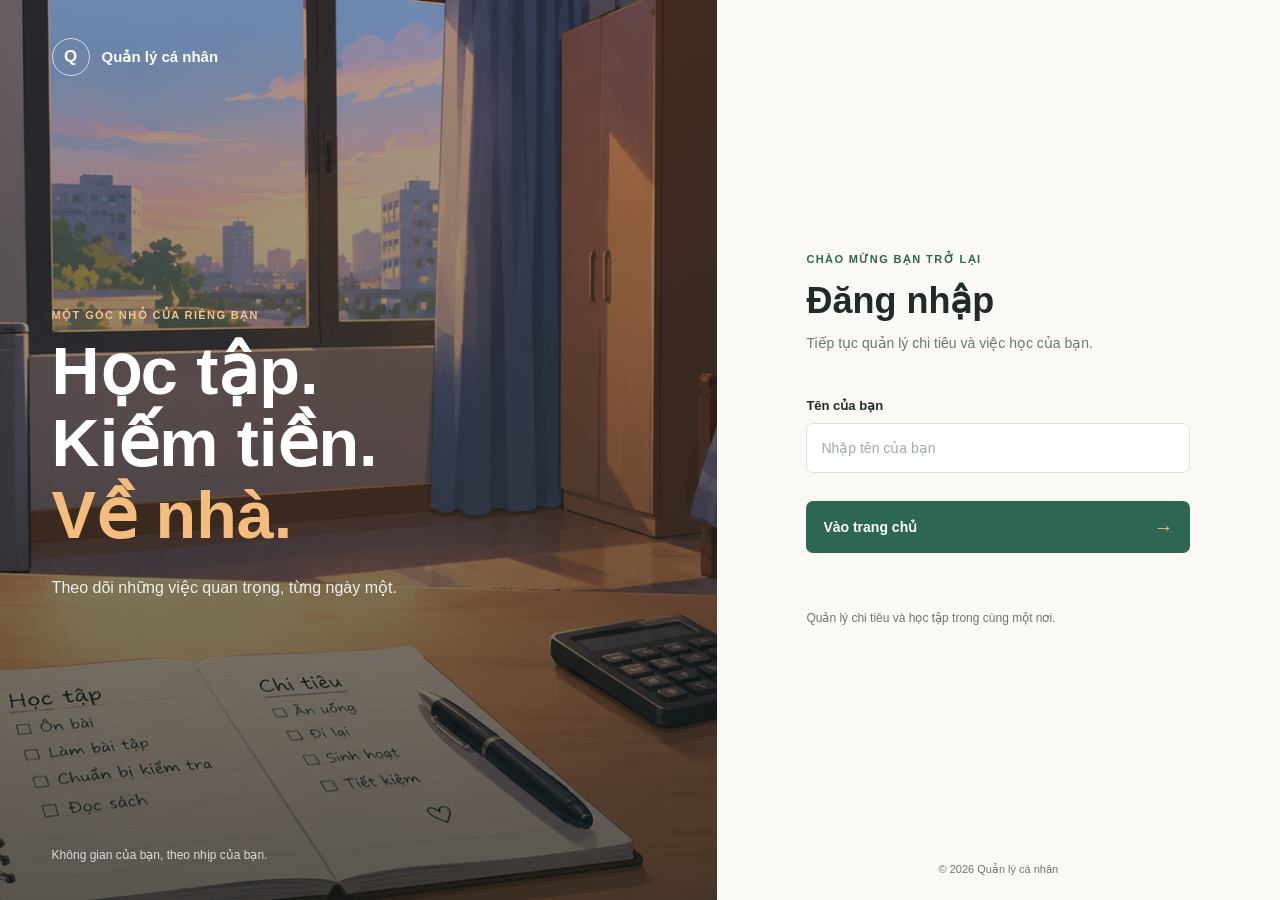
==== commit 09b32942: "thêm phần đăng nhập" ====
--- a/index.html
+++ b/index.html
@@ -1,127 +1,67 @@
 <!doctype html>
-<!--
-Phân công
-1. Hoàng: Phần giao diện HTML,
-2. Vân: Toàn bộ hoctap.js,
-3. Thông: Toàn bộ chitieu.js,
-4. Nga Toàn bộ style.css
--->
 <html lang="vi">
   <head>
     <meta charset="UTF-8" />
     <meta name="viewport" content="width=device-width, initial-scale=1.0" />
-    <title>Trang chủ - Quản Lý Cá Nhân</title>
-    <link rel="stylesheet" href="style.css" />
+    <meta name="theme-color" content="#f4f1e9" />
+    <title>Đăng nhập - Quản lý cá nhân</title>
+    <link rel="stylesheet" href="dangnhap.css" />
+    <script src="dangnhap.js" defer></script>
   </head>
   <body>
-    <div class="khungChung">
-      <header class="tieuDeApp">
-        <h1>Quản Lý Chi Tiêu và Học Tập</h1>
-        <button
-          type="button"
-          class="nutChuyenCheDo"
-          id="nutChuyenCheDo"
-          aria-pressed="false"
+    <main class="manHinhDangNhap">
+      <section class="khungHinh" aria-label="Không gian học tập">
+        <a
+          class="nhanThuongHieu"
+          href="index.html"
+          aria-label="Quản lý cá nhân"
         >
-          🌙 Chế độ tối
-        </button>
-      </header>
+          <span class="dauThuongHieu" aria-hidden="true">Q</span>
+          <span>Quản lý cá nhân</span>
+        </a>
+        <div class="loiGioiThieu">
+          <p class="nhanNho">MỘT GÓC NHỎ CỦA RIÊNG BẠN</p>
+          <h1>Học tập.<br />Kiếm tiền.<br /><span>Về nhà.</span></h1>
+          <p>Theo dõi những việc quan trọng, từng ngày một.</p>
+        </div>
+        <p class="ghiChuHinh">Không gian của bạn, theo nhịp của bạn.</p>
+      </section>
 
-      <nav class="thanhTab" aria-label="Menu chính">
-        <a class="nutTab dangChon" href="index.html" aria-current="page">Trang chủ</a>
-        <a class="nutTab" href="chitieu.html">Chi tiêu</a>
-        <a class="nutTab" href="hoctap.html">Học tập</a>
-        <a class="nutTab" href="giaitri.html">Giải trí</a>
-        <a class="nutTab" href="huongdan.html">Hướng dẫn</a>
-        <a class="nutTab" href="lienhe.html">Liên hệ</a>
-      </nav>
+      <section class="khuDangNhap" aria-labelledby="tieuDeDangNhap">
+        <div class="noiDungDangNhap">
+          <p class="nhanNho">CHÀO MỪNG BẠN TRỞ LẠI</p>
+          <h2 id="tieuDeDangNhap">Đăng nhập</h2>
+          <p class="moTaDangNhap">
+            Tiếp tục quản lý chi tiêu và việc học của bạn.
+          </p>
 
-      <main>
-        <section class="khung gioiThieu">
-          <h2>Chào mừng bạn!</h2>
-          <p>
-            Đây là website giúp sinh viên theo dõi <b>thu – chi hằng ngày</b>
-            và quản lý <b>bài tập, deadline</b> ở cùng một nơi. Dữ liệu được lưu
-            ngay trên trình duyệt của bạn, không cần đăng nhập.
+          <form id="formDangNhap" action="trangchu.html">
+            <label for="tenNguoiDung">Tên của bạn</label>
+            <input
+              id="tenNguoiDung"
+              name="tenNguoiDung"
+              type="text"
+              autocomplete="username"
+              placeholder="Nhập tên của bạn"
+              required
+            />
+            <button class="nutDangNhap" type="submit">
+              Vào trang chủ <span aria-hidden="true">→</span>
+            </button>
+            <p
+              class="thongBao"
+              id="thongBao"
+              role="status"
+              aria-live="polite"
+            ></p>
+          </form>
+
+          <p class="chanDangNhap">
+            Quản lý chi tiêu và học tập trong cùng một nơi.
           </p>
-          <div class="loiTat">
-            <a class="nutThem" href="chitieu.html">+ Ghi khoản thu / chi</a>
-            <a class="nutThem" href="hoctap.html">+ Thêm bài tập</a>
-          </div>
-        </section>
-
-        <div class="cacTheTongQuan">
-          <div class="theTongQuan theSoDu">
-            <span class="theNhan">Số dư hiện tại</span>
-            <span class="theGiaTri" id="soDuHienTai">0 ₫</span>
-            <span class="theGhiChu">Tổng thu nhập trừ tổng chi tiêu</span>
-          </div>
-          <div class="theTongQuan theTongChiTieu">
-            <span class="theNhan">Tổng chi tiêu</span>
-            <span class="theGiaTri" id="tongChiTieu">0 ₫</span>
-            <span class="theGhiChu">Tổng các khoản chi đã ghi nhận</span>
-          </div>
-          <div class="theTongQuan theTienDoHocTap">
-            <span class="theNhan">Tiến độ học tập</span>
-            <span class="theGiaTri" id="tienDoHocTapTongQuan">0/0</span>
-            <span class="theGhiChu">Bài tập và công việc hoàn thành</span>
-          </div>
         </div>
-
-        <div class="khung">
-          <h2>Deadline gần nhất</h2>
-          <ul class="danhSachGanDay" id="deadlineGanNhat">
-            <li>Chưa có deadline sắp tới.</li>
-          </ul>
-        </div>
-        <div class="khung">
-          <h2>Hoạt động gần đây</h2>
-          <ul class="danhSachGanDay" id="hoatDongGanDay">
-            <li>Chưa có hoạt động gần đây.</li>
-          </ul>
-        </div>
-        <div class="khung">
-          <h2>Chi tiêu theo danh mục</h2>
-          <div class="bangTongQuanCuon">
-            <table class="bangTongQuan">
-              <thead>
-                <tr>
-                  <th scope="col">Danh mục</th>
-                  <th scope="col">Số khoản</th>
-                  <th scope="col">Tổng tiền</th>
-                </tr>
-              </thead>
-              <tbody id="chiTieuTheoDanhMuc">
-                <tr>
-                  <td colspan="3" class="bangTrong">
-                    Chưa có khoản chi tiêu nào.
-                  </td>
-                </tr>
-              </tbody>
-            </table>
-          </div>
-        </div>
-      </main>
-
-      <footer class="chanTrang">
-        <p>
-          © <span id="namHienTai">2026</span> Quản Lý Chi Tiêu và Học Tập – Bài
-          tập nhóm: Hoàng, Vân, Thông, Nga
-        </p>
-        <p>
-          <a href="index.html">Trang chủ</a> ·
-          <a href="chitieu.html">Chi tiêu</a> ·
-          <a href="hoctap.html">Học tập</a> ·
-          <a href="giaitri.html">Giải trí</a> ·
-          <a href="huongdan.html">Hướng dẫn</a> ·
-          <a href="lienhe.html">Liên hệ</a>
-        </p>
-      </footer>
-    </div>
-
-    <script src="chung.js"></script>
-    <script src="chitieu.js"></script>
-    <script src="hoctap.js"></script>
-    <script src="tongquan.js"></script>
+        <footer class="chanTrangDangNhap">© 2026 Quản lý cá nhân</footer>
+      </section>
+    </main>
   </body>
 </html>
--- a/dangnhap.css
+++ b/dangnhap.css
@@ -0,0 +1,307 @@
+:root {
+  color-scheme: light;
+  --ink: #202a27;
+  --muted: #6d7771;
+  --line: #dfe3dc;
+  --paper: #faf9f5;
+  --green: #2d6653;
+  --green-dark: #204c3e;
+  --orange: #e89b53;
+}
+
+* {
+  box-sizing: border-box;
+}
+
+body {
+  min-width: 320px;
+  min-height: 100vh;
+  margin: 0;
+  color: var(--ink);
+  background: var(--paper);
+  font-family: "DM Sans", "Segoe UI", sans-serif;
+}
+
+button,
+input {
+  font: inherit;
+}
+
+.manHinhDangNhap {
+  display: grid;
+  min-height: 100vh;
+  grid-template-columns: minmax(0, 1.12fr) minmax(420px, 0.88fr);
+}
+
+.khungHinh {
+  position: relative;
+  display: flex;
+  min-height: 100vh;
+  flex-direction: column;
+  justify-content: space-between;
+  overflow: hidden;
+  padding: 38px 7.2%;
+  color: #fff;
+  background:
+    linear-gradient(180deg, rgba(20, 31, 29, 0.3), rgba(20, 31, 29, 0.68)),
+    url("img/brdau.png") center / cover no-repeat;
+}
+
+.nhanThuongHieu {
+  display: inline-flex;
+  width: fit-content;
+  align-items: center;
+  gap: 12px;
+  color: inherit;
+  font-family: "Manrope", "Segoe UI", sans-serif;
+  font-size: 15px;
+  font-weight: 700;
+  text-decoration: none;
+}
+
+.dauThuongHieu {
+  display: grid;
+  width: 38px;
+  aspect-ratio: 1;
+  place-items: center;
+  border: 1px solid rgba(255, 255, 255, 0.7);
+  border-radius: 50%;
+  font-size: 17px;
+}
+
+.loiGioiThieu {
+  max-width: 520px;
+  padding: 48px 0 62px;
+  animation: hienLen 650ms ease-out both;
+}
+
+.nhanNho {
+  margin: 0 0 14px;
+  color: var(--green);
+  font-size: 11px;
+  font-weight: 700;
+  letter-spacing: 1.4px;
+}
+
+.khungHinh .nhanNho {
+  color: #f0c28f;
+}
+
+.loiGioiThieu h1 {
+  margin: 0;
+  font-family: "Manrope", "Segoe UI", sans-serif;
+  font-size: clamp(46px, 5.2vw, 76px);
+  font-weight: 700;
+  line-height: 1.08;
+}
+
+.loiGioiThieu h1 span {
+  color: #f4bd7d;
+}
+
+.loiGioiThieu > p:last-child {
+  max-width: 350px;
+  margin: 22px 0 0;
+  color: rgba(255, 255, 255, 0.88);
+  font-size: 16px;
+  line-height: 1.7;
+}
+
+.ghiChuHinh {
+  margin: 0;
+  color: rgba(255, 255, 255, 0.78);
+  font-size: 12px;
+}
+
+.khuDangNhap {
+  display: flex;
+  min-height: 100vh;
+  flex-direction: column;
+  justify-content: center;
+  padding: 56px clamp(32px, 7vw, 104px) 24px;
+  background: var(--paper);
+}
+
+.noiDungDangNhap {
+  width: 100%;
+  max-width: 390px;
+  margin: auto;
+  animation: hienLen 650ms 100ms ease-out both;
+}
+
+.noiDungDangNhap h2 {
+  margin: 0;
+  font-family: "Manrope", "Segoe UI", sans-serif;
+  font-size: 36px;
+  font-weight: 700;
+  letter-spacing: 0;
+}
+
+.moTaDangNhap {
+  margin: 10px 0 34px;
+  color: var(--muted);
+  font-size: 14px;
+  line-height: 1.6;
+}
+
+#formDangNhap {
+  display: grid;
+  gap: 10px;
+}
+
+#formDangNhap label {
+  margin-top: 10px;
+  font-size: 13px;
+  font-weight: 700;
+}
+
+#formDangNhap input {
+  width: 100%;
+  height: 50px;
+  padding: 0 14px;
+  border: 1px solid var(--line);
+  border-radius: 7px;
+  outline: none;
+  background: #fff;
+  color: var(--ink);
+  font-size: 14px;
+  transition:
+    border-color 150ms ease,
+    box-shadow 150ms ease;
+}
+
+#formDangNhap input::placeholder {
+  color: #a1aaa4;
+}
+
+#formDangNhap input:focus {
+  border-color: var(--green);
+  box-shadow: 0 0 0 3px rgba(45, 102, 83, 0.12);
+}
+
+.nutDangNhap:focus-visible,
+.nhanThuongHieu:focus-visible {
+  outline: 3px solid var(--orange);
+  outline-offset: 3px;
+}
+
+.nutDangNhap {
+  display: flex;
+  min-height: 52px;
+  align-items: center;
+  justify-content: space-between;
+  margin-top: 18px;
+  padding: 0 17px;
+  border: 0;
+  border-radius: 7px;
+  background: var(--green);
+  color: #fff;
+  cursor: pointer;
+  font-size: 14px;
+  font-weight: 700;
+  transition:
+    background 150ms ease,
+    transform 150ms ease;
+}
+
+.nutDangNhap:hover {
+  transform: translateY(-1px);
+  background: var(--green-dark);
+}
+
+.nutDangNhap span {
+  color: #f4bd7d;
+  font-size: 20px;
+}
+
+.thongBao {
+  min-height: 18px;
+  margin: 0;
+  color: #a23c31;
+  font-size: 12px;
+}
+
+.chanDangNhap {
+  margin: 28px 0 0;
+  color: var(--muted);
+  font-size: 12px;
+  line-height: 1.6;
+}
+
+.chanTrangDangNhap {
+  margin-top: 38px;
+  color: var(--muted);
+  font-size: 11px;
+  text-align: center;
+}
+
+@keyframes hienLen {
+  from {
+    opacity: 0;
+    transform: translateY(10px);
+  }
+  to {
+    opacity: 1;
+    transform: translateY(0);
+  }
+}
+
+@media (max-width: 800px) {
+  .manHinhDangNhap {
+    grid-template-columns: minmax(0, 1fr);
+  }
+
+  .khungHinh {
+    min-height: 280px;
+    padding: 22px 7%;
+    background-position: center 56%;
+  }
+
+  .loiGioiThieu {
+    padding: 36px 0 22px;
+  }
+
+  .loiGioiThieu h1 {
+    font-size: 44px;
+  }
+
+  .loiGioiThieu > p:last-child,
+  .ghiChuHinh {
+    display: none;
+  }
+
+  .khuDangNhap {
+    min-height: auto;
+    padding: 44px 24px 18px;
+  }
+
+  .noiDungDangNhap {
+    max-width: 440px;
+  }
+
+  .chanTrangDangNhap {
+    margin-top: 26px;
+  }
+}
+
+@media (max-width: 380px) {
+  .khuDangNhap {
+    padding-right: 20px;
+    padding-left: 20px;
+  }
+
+  .noiDungDangNhap h2 {
+    font-size: 32px;
+  }
+}
+
+@media (prefers-reduced-motion: reduce) {
+  *,
+  *::before,
+  *::after {
+    scroll-behavior: auto !important;
+    animation-duration: 0.01ms !important;
+    animation-iteration-count: 1 !important;
+    transition-duration: 0.01ms !important;
+  }
+}
